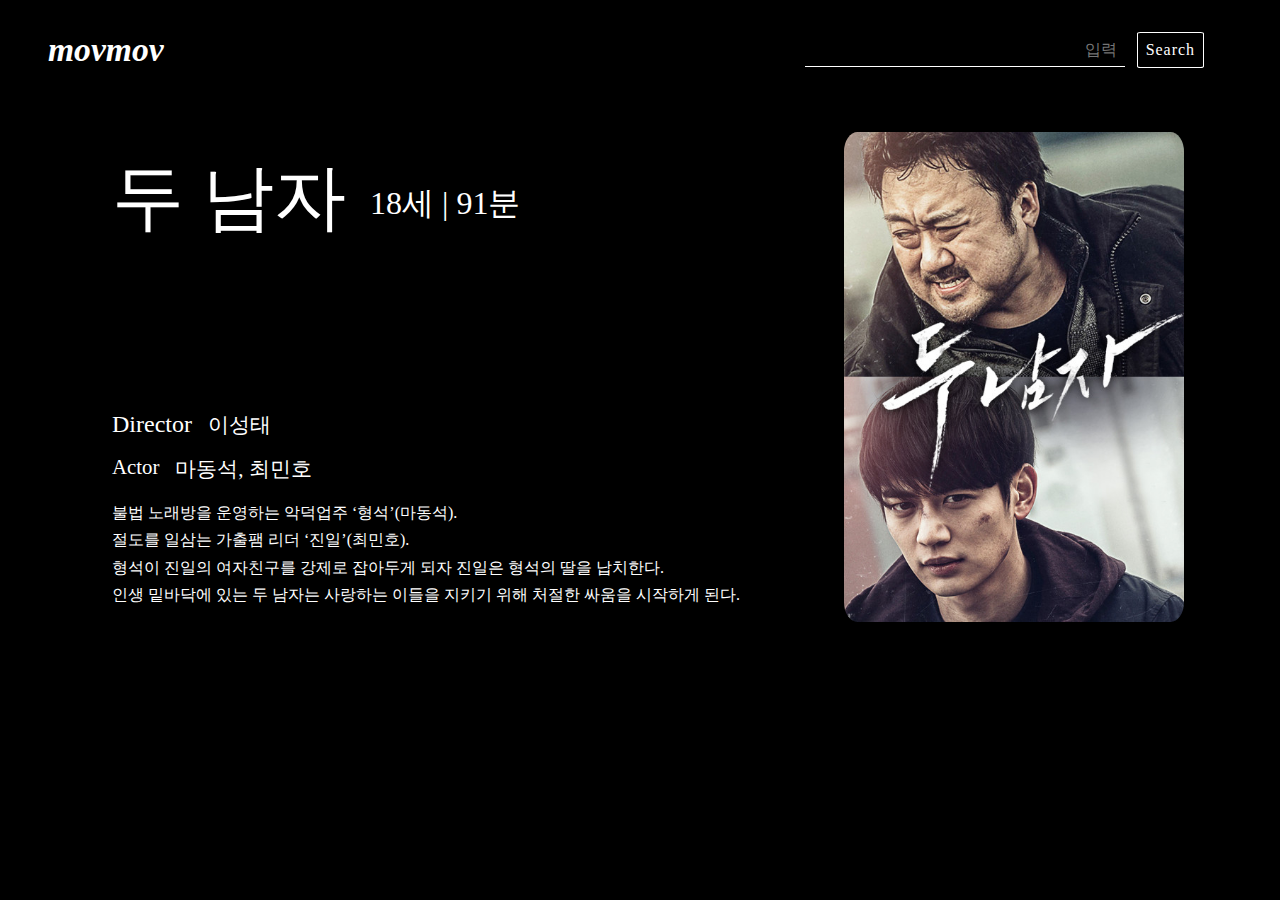
==== html/detail.html @ aad10da3 ":lipstick: Update main n detail page UI" ====
<!DOCTYPE html>
<html lang="en">
    <head>
        <meta charset="UTF-8" />
        <meta http-equiv="X-UA-Compatible" content="IE=edge" />
        <meta name="viewport" content="width=device-width, initial-scale=1.0" />

        <!-- style -->
        <link rel="stylesheet" href="/css/reset.css" />
        <link rel="stylesheet" href="/css/detail.css" />

        <title>유령</title>
    </head>
    <body>
        <header>
            <div class="header-box">
                <div class="title">
                    <p>movmov</p>
                    <!-- <p>Enjoy watching your favorite movies</p> -->
                </div>
                <div class="search">
                    <input type="text" placeholder="입력" />
                    <button type="submit">Search</button>
                </div>
            </div>
        </header>

        <main>
            <div>
                <div class="movie-box">
                    <div class="movieTitle-box">
                        <p>두 남자</p>
                        <p>18세 | 91분</p>
                    </div>

                    <div class="movieContents-box">
                        <div class="creator-box">
                            <p>Director</p>
                            <p>이성태</p>
                        </div>
                        <div class="actor-box">
                            <p>Actor</p>
                            <p>마동석, 최민호</p>
                        </div>
                        <div class="summary-box">
                            <p>
                                불법 노래방을 운영하는 악덕업주 ‘형석’(마동석). <br />
                                절도를 일삼는 가출팸 리더 ‘진일’(최민호). <br />
                                형석이 진일의 여자친구를 강제로 잡아두게 되자 진일은 형석의 딸을 납치한다. <br />
                                인생 밑바닥에 있는 두 남자는 사랑하는 이들을 지키기 위해 처절한 싸움을 시작하게 된다.
                            </p>
                        </div>
                    </div>
                </div>
                <div class="detailImg-box">
                    <img src="/assets/img/movie-img/movie_30.jpg" alt="" />
                </div>
            </div>
        </main>
    </body>
</html>
---- css/detail.css ----
@import './reset.css';

/* HEADER */

header {
    width: 100%;
    height: 100px;
}

/* header::after {
    width: 100%;
    height: 100%;
    content: '';
    background-image: url(/assets/img/movie-img/movie_15.jpg);
    position: absolute;
    top: 0;
    left: 0;
} */

.header-box {
    display: flex;
    height: 100%;
    width: 100%;
    align-items: center;
}

.title {
    width: 50%;
    padding-left: 3rem;
    display: flex;
    align-items: center;
}

.title > p:nth-child(1) {
    font-size: 2.1rem;
    display: flex;
    font-weight: 600;
    font-style: italic;
}

.title > p:nth-child(2) {
    font-size: 1.5rem;
    font-style: oblique;
    text-align: center;
    margin-left: 15rem;
}

.search {
    width: 50%;
    padding: 20px;
    text-align: right;
    margin-right: 3rem;
}

.search > input {
    width: 20rem;
    height: 2rem;
    border: none;
    border-bottom: 1px solid #fff;
    background: none;
    text-align: right;
    padding-right: 0.5rem;
}

.search > input:focus {
    outline: none;
}

.search button {
    border: 1px solid #fff;
    background: none;
    font-size: 1rem;
    letter-spacing: 0.06rem;
    margin: 0.5rem;
    padding: 0.5rem;
    border-radius: 5%;
}

/* MAIN */

main {
    width: 85%;
    height: 100%;
    margin: 2rem auto;
}

main > div {
    display: flex;
    align-items: center;
    justify-content: space-between;
}

.detailImg-box > img {
    width: 340px;
    height: 490px;
    border-radius: 4%;
}

.movie-box {
    height: 490px;
    display: flex;
    flex-direction: column;
    justify-content: space-between;
}

.movieTitle-box {
    display: flex;
    margin: 1rem;
}

.movieTitle-box p:nth-child(1) {
    font-size: 4.5rem;
    margin-right: 1.5rem;
}

.movieTitle-box p:nth-child(2) {
    font-size: 2rem;
    padding-top: 2rem;
}

.creator-box {
    display: flex;
    margin: 1rem;
}

.creator-box p {
    margin-right: 1rem;
    font-size: 1.3rem;
}

.creator-box p:nth-child(1) {
    font-size: 1.5rem;
}

.actor-box {
    display: flex;
    margin: 1rem;
}

.actor-box p {
    margin-right: 1rem;
    font-size: 1.3rem;
}

.summary-box {
    margin: 1rem;
}

.summary-box p {
    line-height: 170%;
}
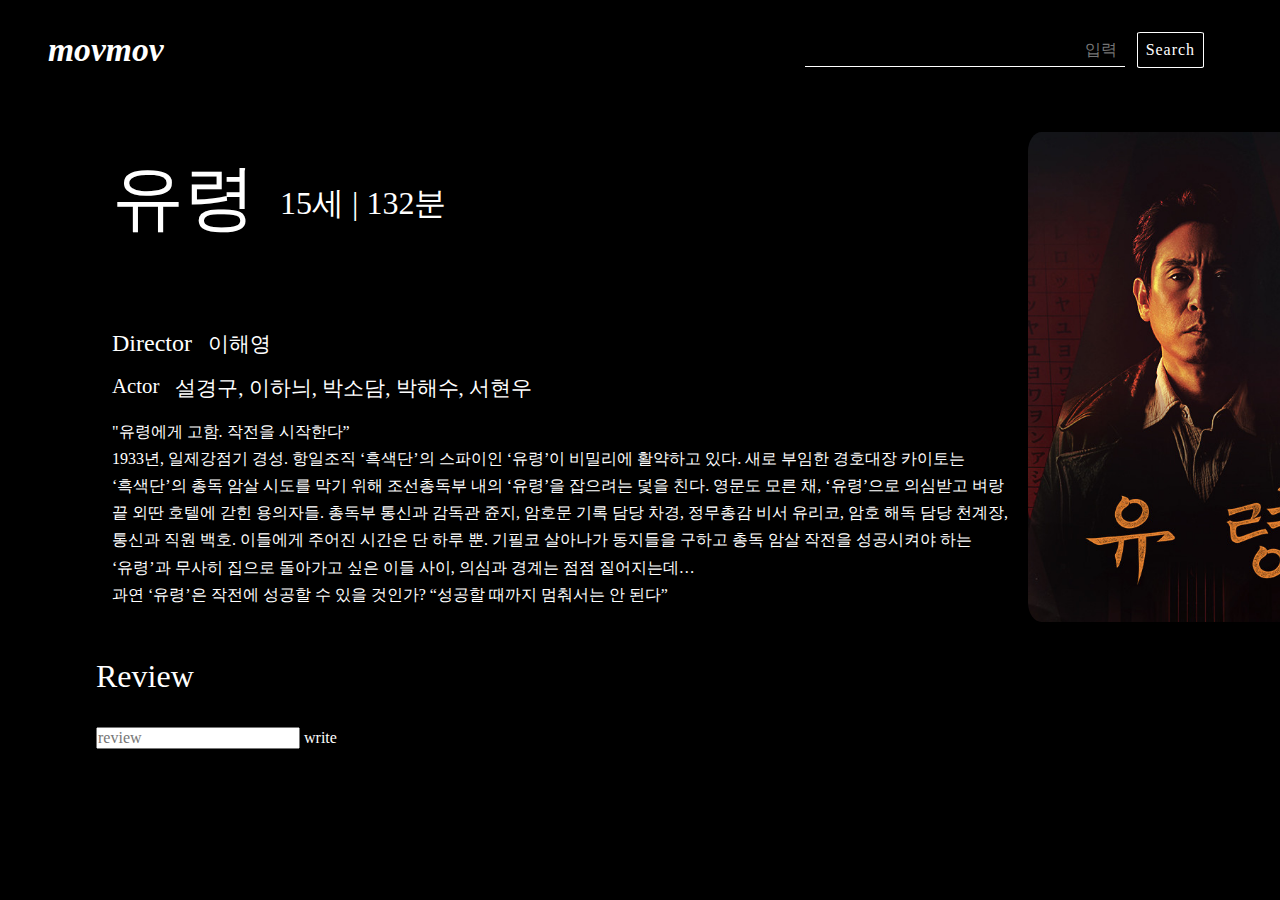
==== commit 87aab94b: ":lipstick:  update detail css and web title" ====
--- a/html/detail.html
+++ b/html/detail.html
@@ -6,10 +6,10 @@
         <meta name="viewport" content="width=device-width, initial-scale=1.0" />
 
         <!-- style -->
-        <link rel="stylesheet" href="/css/reset.css" />
-        <link rel="stylesheet" href="/css/detail.css" />
+        <link rel="stylesheet" href="../css/reset.css" />
+        <link rel="stylesheet" href="../css/detail.css" />
 
-        <title>유령</title>
+        <title>movmov 유령</title>
     </head>
     <body>
         <header>
@@ -26,34 +26,52 @@
         </header>
 
         <main>
-            <div>
+            <div class="movieMain-box">
                 <div class="movie-box">
                     <div class="movieTitle-box">
-                        <p>두 남자</p>
-                        <p>18세 | 91분</p>
+                        <p>유령</p>
+                        <p>15세 | 132분</p>
                     </div>
 
                     <div class="movieContents-box">
                         <div class="creator-box">
                             <p>Director</p>
-                            <p>이성태</p>
+                            <p>이해영</p>
                         </div>
                         <div class="actor-box">
                             <p>Actor</p>
-                            <p>마동석, 최민호</p>
+                            <p>설경구, 이하늬, 박소담, 박해수, 서현우</p>
                         </div>
                         <div class="summary-box">
                             <p>
-                                불법 노래방을 운영하는 악덕업주 ‘형석’(마동석). <br />
-                                절도를 일삼는 가출팸 리더 ‘진일’(최민호). <br />
-                                형석이 진일의 여자친구를 강제로 잡아두게 되자 진일은 형석의 딸을 납치한다. <br />
-                                인생 밑바닥에 있는 두 남자는 사랑하는 이들을 지키기 위해 처절한 싸움을 시작하게 된다.
+                                "유령에게 고함. 작전을 시작한다” <br />
+                                1933년, 일제강점기 경성. 항일조직 ‘흑색단’의 스파이인 ‘유령’이 비밀리에 활약하고 있다.
+                                새로 부임한 경호대장 카이토는 ‘흑색단’의 총독 암살 시도를 막기 위해 조선총독부 내의
+                                ‘유령’을 잡으려는 덫을 친다. 영문도 모른 채, ‘유령’으로 의심받고 벼랑 끝 외딴 호텔에
+                                갇힌 용의자들. 총독부 통신과 감독관 쥰지, 암호문 기록 담당 차경, 정무총감 비서 유리코,
+                                암호 해독 담당 천계장, 통신과 직원 백호. 이들에게 주어진 시간은 단 하루 뿐. 기필코
+                                살아나가 동지들을 구하고 총독 암살 작전을 성공시켜야 하는 ‘유령’과 무사히 집으로
+                                돌아가고 싶은 이들 사이, 의심과 경계는 점점 짙어지는데… <br />
+                                과연 ‘유령’은 작전에 성공할 수 있을 것인가? “성공할 때까지 멈춰서는 안 된다”
                             </p>
                         </div>
                     </div>
                 </div>
                 <div class="detailImg-box">
-                    <img src="/assets/img/movie-img/movie_30.jpg" alt="" />
+                    <img src="/assets/img/movie-img/movie_1.jpg" alt="" />
+                </div>
+            </div>
+
+            <div class="review-box">
+                <div class="reviewTitle-box">
+                    <span>Review</span>
+                </div>
+                <div class="revieWrite-box">
+                    <div>
+                        <input type="text" placeholder="review" />
+                        <label>write</label>
+                    </div>
+                    <div></div>
                 </div>
             </div>
         </main>
--- a/css/detail.css
+++ b/css/detail.css
@@ -84,10 +84,12 @@
     margin: 2rem auto;
 }
 
-main > div {
+/* MAIN - CONTENTS */
+.movieMain-box {
     display: flex;
     align-items: center;
     justify-content: space-between;
+    margin-bottom: 2rem;
 }
 
 .detailImg-box > img {
@@ -144,8 +146,21 @@
 
 .summary-box {
     margin: 1rem;
+    width: 900px;
 }
 
 .summary-box p {
     line-height: 170%;
 }
+
+/* MAIN - Review */
+
+.reviewTitle-box {
+    margin-bottom: 2rem;
+}
+
+.reviewTitle-box > span {
+    font-size: 2rem;
+    /* text-shadow: 4px 4px #ababab; */
+    /* font-style: italic; */
+}
